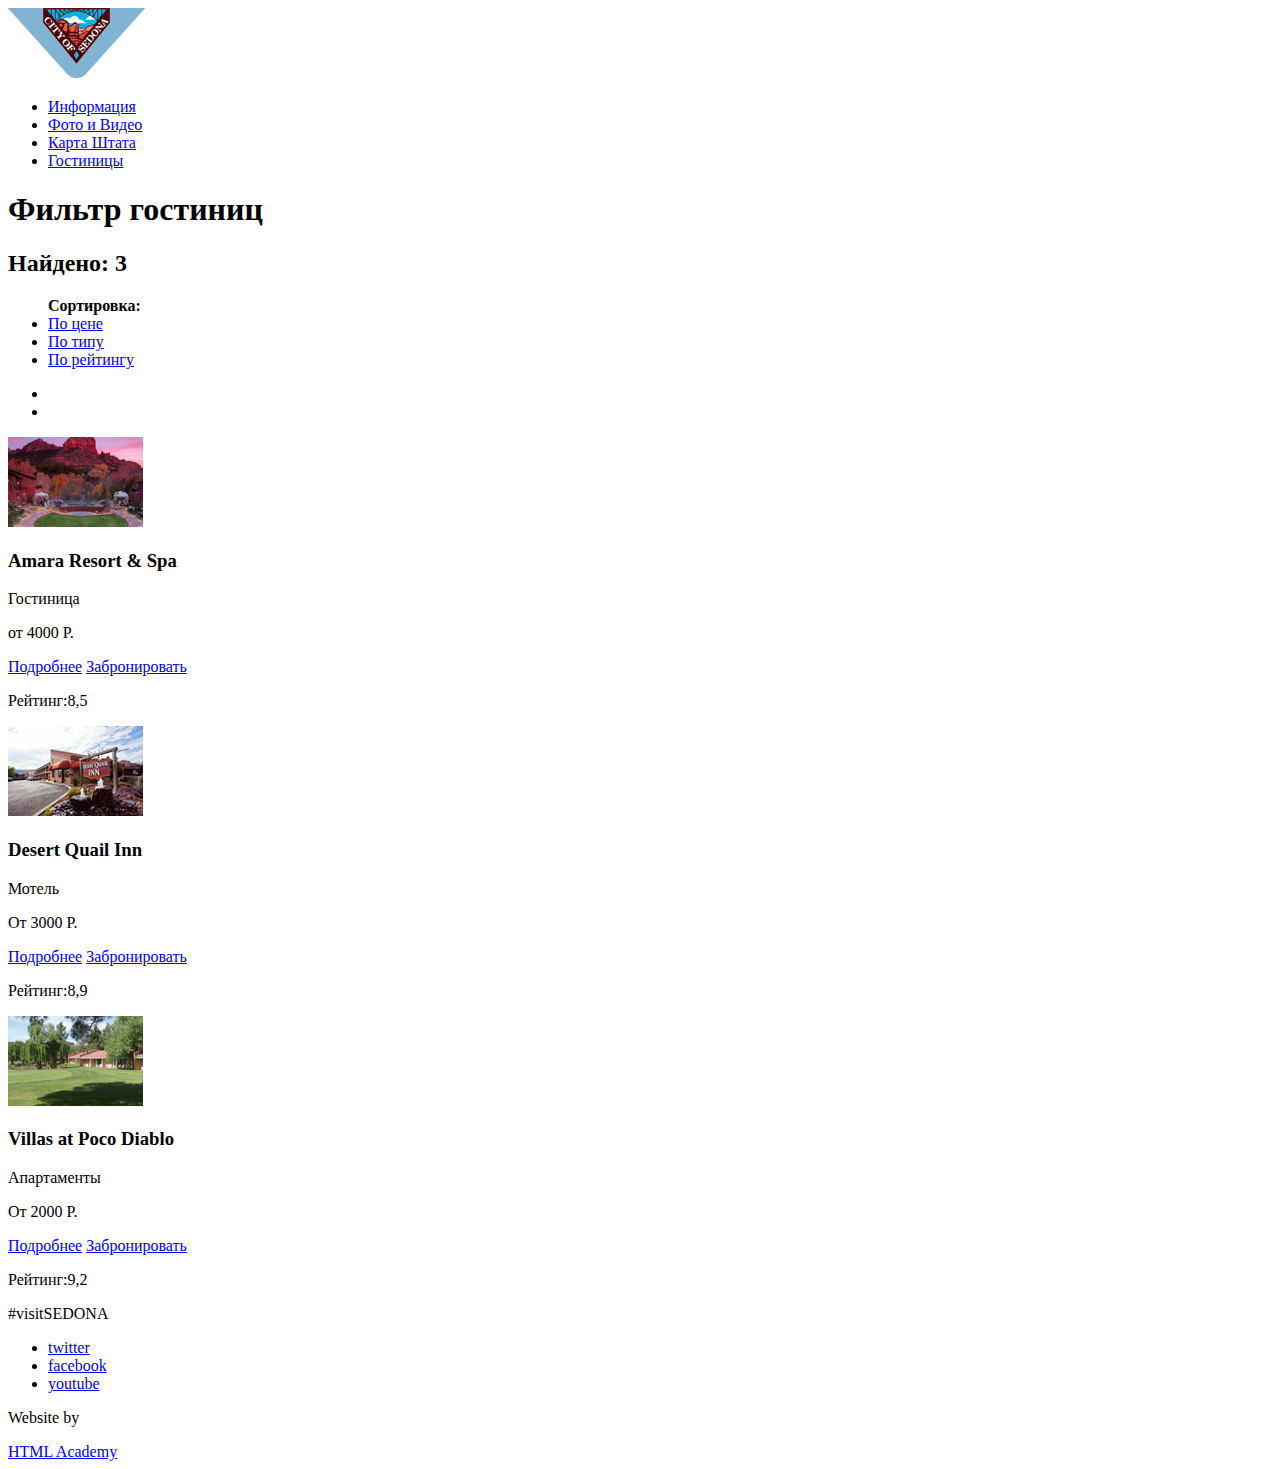
==== catalog.html @ 27574b73 "Задание №3 (img)" ====
<!DOCTYPE html>
<html lang="en">
<head>
	<meta charset="UTF-8">
	<title>Проект «Седона»</title>
	<link rel="stylesheet" href="css/style.css">
</head>
<body>
	<header class="main-header">
		<nav class="main-navigation">
			<a href="#" class="main-navigation-logo-link">
				<img class="main-navigation-logo" src="img/logo.png" width="138" height="70" alt="Логотип сайта Sedona">
			</a>
			<ul class="main-navigation-site">
				<li class="main-navigation-link"><a href="info.html">Информация</a></li>
				<li class="main-navigation-link"><a href="photo.html">Фото и Видео</a></li>
				<li class="main-navigation-link"><a href="map.html">Карта Штата</a></li>
				<li class="main-navigation-link"><a href="catalog.html">Гостиницы</a></li>
			</ul>
		</nav>
	</header>

	<main class="container">
		<h1 class="visually-hidden">Фильтр гостиниц</h1>

		<section class="filters">
			<form action="#"></form>
		</section>

		<section class="find">
			<h2 class="find-title">Найдено: 3</h2>
			<ul class="find-items"> <b>Сортировка:</b>
				<li class="find-item "><a href="#">По цене</a></li>
				<li class="find-item "><a href="#">По типу</a></li>
				<li class="find-item "><a href="#">По рейтингу</a></li>
			</ul>
			<ul class="find-items-empty">
				<li class="find-item-empty"><a href="#"></a></li>
				<li class="find-item-empty"><a href="#"></a></li>
			</ul>
<!-- Ты упоминал,что тут будут два списка с ссылками, не совсем понял почему они тут нужны? Или все дело в том, что мы строим нефункциональную модель сайта, и из-за этого на местах где поле должно функционировать должна появляться ссылка ? 
		Еще не понял нужно ли задавать дополнительный класс для списка find-item-empty (так как туда мы будем вставлять изображения через css или там же менять их превращая в треугольник, таже проблема меня мучает и по футеру)
-->
		</section>

		<section class="catalog-hottel">
			<div class="hottel-item">
				<div class="hottel-item-img">
					<img src="img/Amara-hottel.jpg" width="135" height="90" alt="Фото Amara Resort & Spa"> 
		<!-- Нужно ли задавать класс фото, если он вставляться через img? -->
				</div>
				<div class="hottel-item-info">
					<h3 class="hottel-item-title">Amara Resort & Spa</h3>
					<p class="hottel-item-descr">Гостиница</p>
					<p class="hottel-item-cash">от 4000 Р.</p>
					<!-- Заменил span на P, подумал так будет лучше. -->
					<a class="hottel-link-detail" href="#" >Подробнее</a>
					<a class="hottel-link-booking" href="#">Забронировать</a>
					<!--Или нужно было задать два класса, так как основа у них общая, а цвет и размер разный -->
				</div>
				<div class="hottel-item-rate">
					<div class="hottel-item-list">
						<span class="hottel-list-star"></span>
						<span class="hottel-list-star"></span>
						<span class="hottel-list-star"></span>
						<span class="hottel-list-star"></span>
					</div>
					<p class="hottel-item-rating">Рейтинг:8,5</p> 
				</div>
			</div>

			<div class="hottel-item">
				<div class="hottel-item-img">
					<img class="catalog-hottel-img" src="img/Desert-hottel.jpg" width="135" height="90" alt="Фото Desert Quail Inn">
				</div>
				<div class="hottel-item-info">
					<h3 class="hottel-item-title">Desert Quail Inn</h3>
					<p class="hottel-item-descr">Мотель</p>
					<p class="hottel-item-cash">От 3000 Р.</p>
					<!-- Заменил span на P, подумал так будет лучше. -->
					<a class="hottel-link-detail" href="#" >Подробнее</a>
					<a class="hottel-link-booking" href="#">Забронировать</a>
					<!--Или нужно было задать два класса, так как основа у них общая, а цвет и размер разный -->
				</div>
				<div class="hottel-item-rate">
					<div class="hottel-item-list">
						<span class="hottel-list-star"></span>
						<span class="hottel-list-star"></span>
						<span class="hottel-list-star"></span>
					</div>
					<p class="hottel-item-rating">Рейтинг:8,9</p> 
				</div>
			</div>

			<div class="hottel-item">
				<div class="hottel-item-img">
					<img class="catalog-hottel-img" src="img/Villas-hottel.jpg" width="135" height="90" alt="Фото Villas at Poco Diablo">
				</div>
				<div class="hottel-item-info">
					<h3 class="hottel-item-title">Villas at Poco Diablo</h3>
					<p class="hottel-item-descr">Апартаменты</p>
					<p class="hottel-item-cash">От 2000 Р.</p>
					<!-- Заменил span на P, подумал так будет лучше. -->
					<a class="hottel-link-detail" href="#" >Подробнее</a>
					<a class="hottel-link-booking" href="#">Забронировать</a>
					<!--Или нужно было задать два класса, так как основа у них общая, а цвет и размер разный -->
				</div>
				<div class="hottel-item-rate">
						<div class="hottel-item-list">
							<span class="hottel-list-star"></span>
							<span class="hottel-list-star"></span>
					</div>
					<p class="hottel-item-rating">Рейтинг:9,2</p> 
				</div>
			</div>
		</section>
<!-- Сперва сделал три разных блока под каждый Отель, но потом пересмотрел наш разговор и насколько понял ты имел ввиду один section внутри которого три больших div, подскажи как лучше всего было делать, потому что насколько я понимаю разницы большой нет. -->

	</main>
		<footer class="main-footer">
			<p class="main-footer-slogan">#visitSEDONA</p>
			<ul class="main-footer-social">
				<li class="main-footer-link"><a class="social-button twitter-button" href="#">twitter</a></li><!-- background-image -->
				<li class="main-footer-link"><a class="social-button facebook-button" href="#">facebook</a></li><!-- background-image -->
				<li class="main-footer-link"><a class="social-button youtube-button" href="#">youtube</a></li><!-- background-image -->
			</ul>
	<!-- Обрати внимания пожалуйста на футер, правильно я понял, что классам ссылок нужно давать дополнительный класс, так как когда мы будет задать в css картинки, они будут разные. Еще я не совсем понял , правильно ли я задал класса отдельно для LI (перечня списка) и A (ссылок) -->
			<div class="footer-copyright">
				<p class="footer-copyright-text">Website by</p>
				<a class="footer-copyright-logo" href="https://htmlacademy.ru">HTML Academy</a><!-- background-image -->
			</div>
		</footer>
</body>
</html>
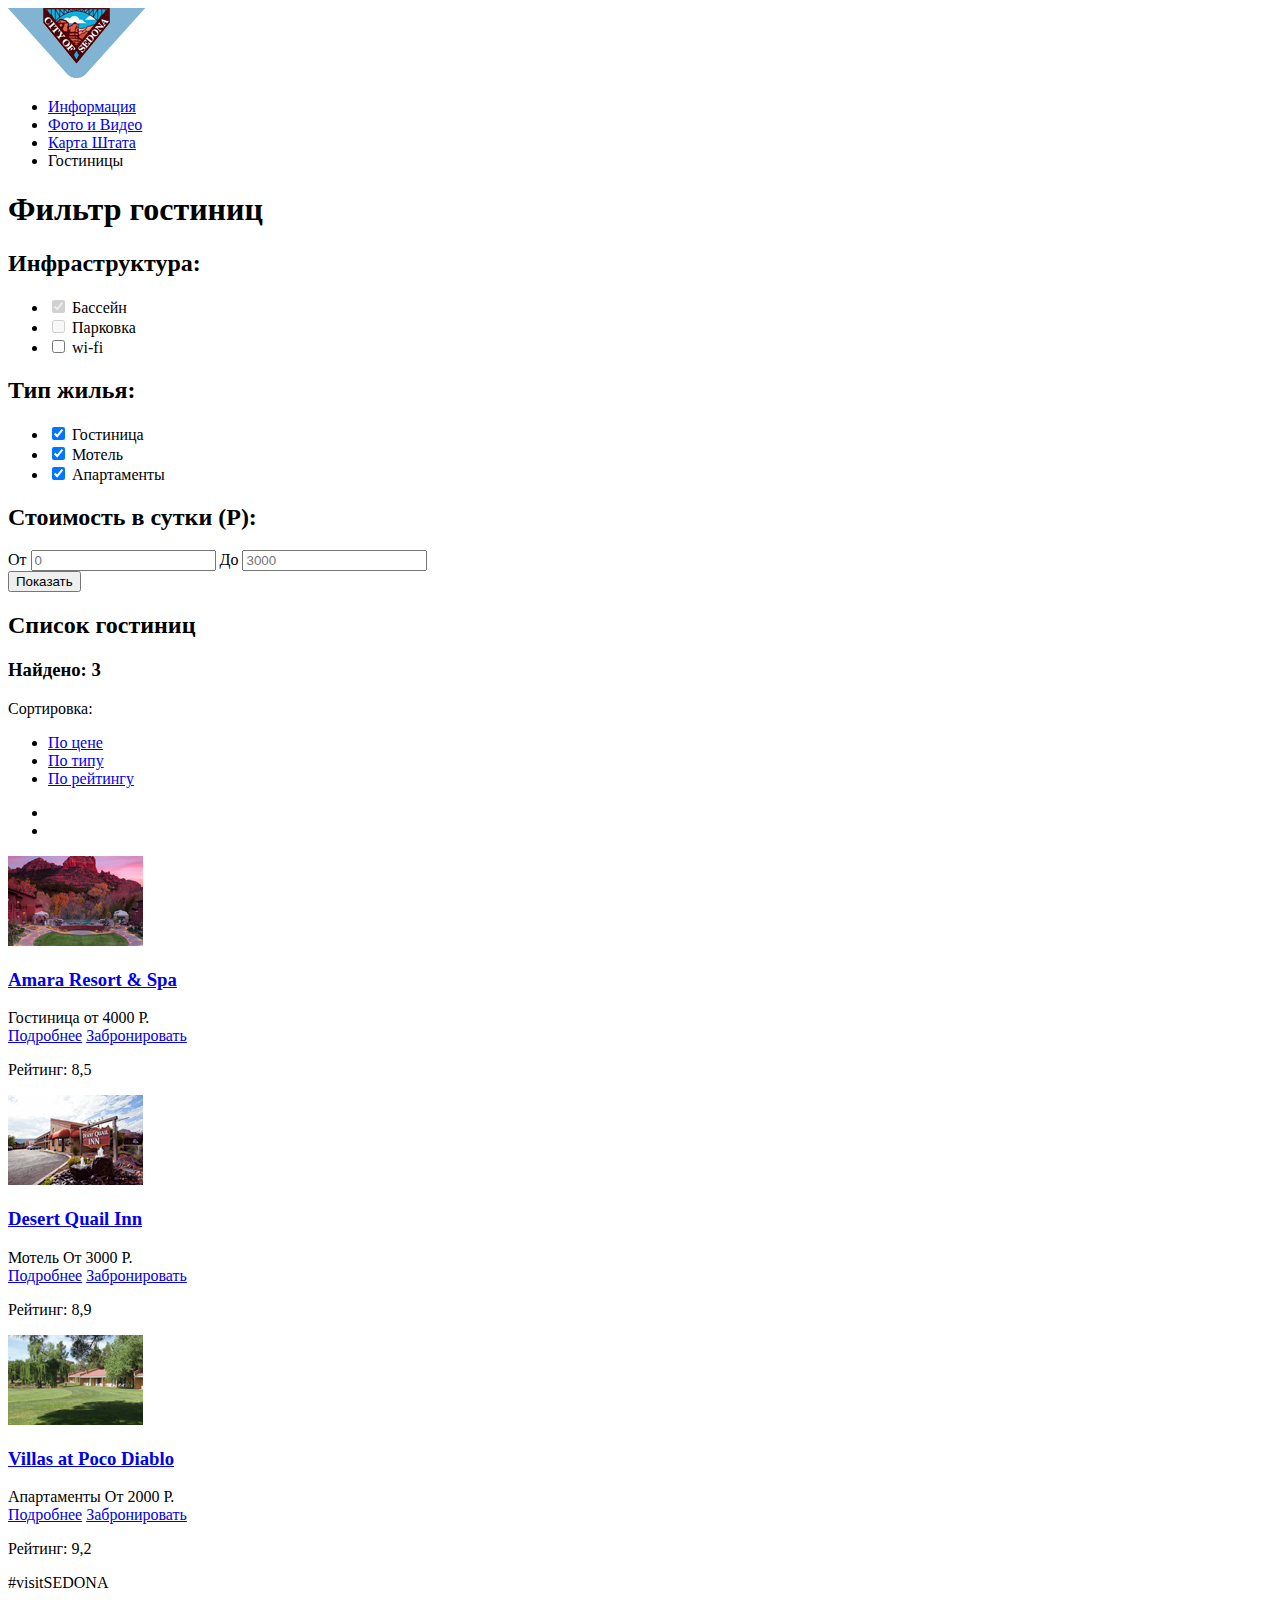
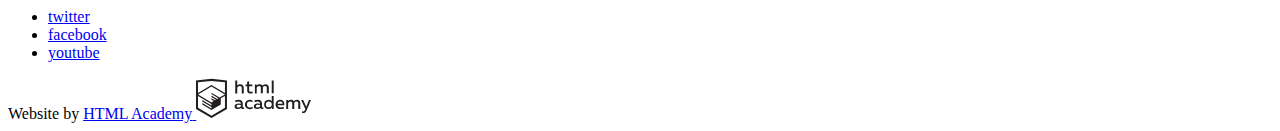
==== commit 4c14b005: "Итоговая работа попытка №2 (js)" ====
--- a/catalog.html
+++ b/catalog.html
@@ -3,132 +3,198 @@
 <head>
 	<meta charset="UTF-8">
 	<title>Проект «Седона»</title>
+	<link href="https://fonts.googleapis.com/css?family=PT+Sans:400,700&amp;subset=cyrillic" rel="stylesheet">
+	<link rel="stylesheet" href="css/normalize.css">
 	<link rel="stylesheet" href="css/style.css">
 </head>
 <body>
-	<header class="main-header">
-		<nav class="main-navigation">
-			<a href="#" class="main-navigation-logo-link">
-				<img class="main-navigation-logo" src="img/logo.png" width="138" height="70" alt="Логотип сайта Sedona">
-			</a>
-			<ul class="main-navigation-site">
-				<li class="main-navigation-link"><a href="info.html">Информация</a></li>
-				<li class="main-navigation-link"><a href="photo.html">Фото и Видео</a></li>
-				<li class="main-navigation-link"><a href="map.html">Карта Штата</a></li>
-				<li class="main-navigation-link"><a href="catalog.html">Гостиницы</a></li>
-			</ul>
-		</nav>
-	</header>
-
-	<main class="container">
-		<h1 class="visually-hidden">Фильтр гостиниц</h1>
-
-		<section class="filters">
-			<form action="#"></form>
-		</section>
-
-		<section class="find">
-			<h2 class="find-title">Найдено: 3</h2>
-			<ul class="find-items"> <b>Сортировка:</b>
-				<li class="find-item "><a href="#">По цене</a></li>
-				<li class="find-item "><a href="#">По типу</a></li>
-				<li class="find-item "><a href="#">По рейтингу</a></li>
-			</ul>
-			<ul class="find-items-empty">
-				<li class="find-item-empty"><a href="#"></a></li>
-				<li class="find-item-empty"><a href="#"></a></li>
-			</ul>
-<!-- Ты упоминал,что тут будут два списка с ссылками, не совсем понял почему они тут нужны? Или все дело в том, что мы строим нефункциональную модель сайта, и из-за этого на местах где поле должно функционировать должна появляться ссылка ? 
-		Еще не понял нужно ли задавать дополнительный класс для списка find-item-empty (так как туда мы будем вставлять изображения через css или там же менять их превращая в треугольник, таже проблема меня мучает и по футеру)
--->
-		</section>
-
-		<section class="catalog-hottel">
-			<div class="hottel-item">
-				<div class="hottel-item-img">
-					<img src="img/Amara-hottel.jpg" width="135" height="90" alt="Фото Amara Resort & Spa"> 
-		<!-- Нужно ли задавать класс фото, если он вставляться через img? -->
-				</div>
-				<div class="hottel-item-info">
-					<h3 class="hottel-item-title">Amara Resort & Spa</h3>
-					<p class="hottel-item-descr">Гостиница</p>
-					<p class="hottel-item-cash">от 4000 Р.</p>
-					<!-- Заменил span на P, подумал так будет лучше. -->
-					<a class="hottel-link-detail" href="#" >Подробнее</a>
-					<a class="hottel-link-booking" href="#">Забронировать</a>
-					<!--Или нужно было задать два класса, так как основа у них общая, а цвет и размер разный -->
-				</div>
-				<div class="hottel-item-rate">
-					<div class="hottel-item-list">
-						<span class="hottel-list-star"></span>
-						<span class="hottel-list-star"></span>
-						<span class="hottel-list-star"></span>
-						<span class="hottel-list-star"></span>
-					</div>
-					<p class="hottel-item-rating">Рейтинг:8,5</p> 
-				</div>
-			</div>
-
-			<div class="hottel-item">
-				<div class="hottel-item-img">
-					<img class="catalog-hottel-img" src="img/Desert-hottel.jpg" width="135" height="90" alt="Фото Desert Quail Inn">
-				</div>
-				<div class="hottel-item-info">
-					<h3 class="hottel-item-title">Desert Quail Inn</h3>
-					<p class="hottel-item-descr">Мотель</p>
-					<p class="hottel-item-cash">От 3000 Р.</p>
-					<!-- Заменил span на P, подумал так будет лучше. -->
-					<a class="hottel-link-detail" href="#" >Подробнее</a>
-					<a class="hottel-link-booking" href="#">Забронировать</a>
-					<!--Или нужно было задать два класса, так как основа у них общая, а цвет и размер разный -->
-				</div>
-				<div class="hottel-item-rate">
-					<div class="hottel-item-list">
-						<span class="hottel-list-star"></span>
-						<span class="hottel-list-star"></span>
-						<span class="hottel-list-star"></span>
-					</div>
-					<p class="hottel-item-rating">Рейтинг:8,9</p> 
-				</div>
-			</div>
-
-			<div class="hottel-item">
-				<div class="hottel-item-img">
-					<img class="catalog-hottel-img" src="img/Villas-hottel.jpg" width="135" height="90" alt="Фото Villas at Poco Diablo">
-				</div>
-				<div class="hottel-item-info">
-					<h3 class="hottel-item-title">Villas at Poco Diablo</h3>
-					<p class="hottel-item-descr">Апартаменты</p>
-					<p class="hottel-item-cash">От 2000 Р.</p>
-					<!-- Заменил span на P, подумал так будет лучше. -->
-					<a class="hottel-link-detail" href="#" >Подробнее</a>
-					<a class="hottel-link-booking" href="#">Забронировать</a>
-					<!--Или нужно было задать два класса, так как основа у них общая, а цвет и размер разный -->
-				</div>
-				<div class="hottel-item-rate">
-						<div class="hottel-item-list">
-							<span class="hottel-list-star"></span>
-							<span class="hottel-list-star"></span>
-					</div>
-					<p class="hottel-item-rating">Рейтинг:9,2</p> 
-				</div>
-			</div>
-		</section>
-<!-- Сперва сделал три разных блока под каждый Отель, но потом пересмотрел наш разговор и насколько понял ты имел ввиду один section внутри которого три больших div, подскажи как лучше всего было делать, потому что насколько я понимаю разницы большой нет. -->
-
-	</main>
-		<footer class="main-footer">
+	<div class="container">
+		<header class="main-header">
+			<nav class="main-navigation">
+				<a href="index.html" class="main-navigation-logo-link"> 
+					<img class="main-navigation-logo" src="img/logo.png" width="138" height="70" alt="Логотип сайта Sedona">
+				</a>
+				<ul class="main-navigation-site">
+					<li class="main-navigation-link"><a href="info.html">Информация</a></li>
+					<li class="main-navigation-link"><a href="photo.html">Фото и Видео</a></li>
+					<li class="main-navigation-link"><a href="map.html">Карта Штата</a></li>
+					<li class="main-navigation-link current-page"><a>Гостиницы</a></li>
+				</ul>
+			</nav>
+		</header>
+		<main>
+			<h1 class="visually-hidden">Фильтр гостиниц</h1>
+			<section class="filters">
+				<form class="filters-form" action="https://echo.htmlacademy.ru" method="post" >
+					<div class="form-infrastructure">
+						<h2 class="form-infrastructure-title">Инфраструктура:</h2>
+						<ul class="form-infrastructure-list">
+							<li class="form-catalog">
+								<input class="form-catalog-checkbox visually-hidden" type="checkbox" name="bassein" id="bassein" disabled checked>
+								<label for="bassein">Бассейн</label>
+							</li>
+							<li class="form-catalog">
+								<input class="form-catalog-checkbox visually-hidden" type="checkbox" name="parking" id="parking" disabled>
+								<label for="parking">Парковка</label>
+							</li>
+							<li class="form-catalog">
+								<input class="form-catalog-checkbox visually-hidden" type="checkbox" name="wi-fi" id="wi-fi">
+								<label for="wi-fi" >wi-fi</label>
+							</li>
+						</ul>
+					</div>
+
+					<div class="form-housing">
+						<h2 class="form-infrastructure-title">Тип жилья:</h2>
+						<ul class="form-infrastructure-list">
+							<li class="form-catalog">
+								<input class="form-catalog-checkbox visually-hidden" type="checkbox" name="hotel" id="hotel" checked>
+								<label for="hotel">Гостиница</label>
+							</li>
+							<li class="form-catalog">
+								<input class="form-catalog-checkbox visually-hidden" type="checkbox" name="motel" id="motel" checked>
+								<label for="motel">Мотель</label>
+							</li>
+							<li class="form-catalog">
+								<input class="form-catalog-checkbox visually-hidden" type="checkbox" name="apartment" id="apartment" checked>
+								<label for="apartment">Апартаменты</label>
+							</li>
+						</ul>
+					</div>
+
+					<div class="form-priceday">
+						<h2 class="form-infrastructure-title title-priceday">Стоимость в сутки (Р):</h2>
+						<div class="form-priceday-table">
+							<label for="priceday-from">От
+								<input type="text" name="priceday-from" id="priceday-from" placeholder="0"></label>
+							<label for="priceday-up">До
+								<input type="text" name="priceday-up" id="priceday-up" placeholder="3000">
+							</label>
+						</div>
+						<div class="form-priceday-slider">
+							<div class="priceday-slider-scale"></div>
+							<div class="priceday-slider slider-from"></div>
+							<div class="priceday-slider slider-up"></div>
+						</div>
+						<button type="submit" class="filters-form-submit">Показать</button>
+					</div>
+				</form>
+			</section>
+
+			<section class="catalog-hotel">
+				<div class="find">
+					<h2 class="visually-hidden">Список гостиниц</h2>
+					<h3 class="find-title">Найдено: 3</h3>
+					<p class="find-descr">Сортировка:</p>
+					<ul class="find-items">
+						<li class="find-item"><a href="#" class="find-item-link find-current">По цене</a></li>
+						<li class="find-item "><a href="#" class="find-item-link">По типу</a></li>
+						<li class="find-item "><a href="#" class="find-item-link">По рейтингу</a></li>
+					</ul>
+					<ul class="find-items-empty">
+						<li class="empty-item"><a class="control-arrow arrow-down" href="#"></a></li>
+						<li class="empty-item"><a class="control-arrow arrow-up arrow-current" href="#"></a></li>
+					</ul>
+				</div>
+
+				<div class="hotel-item">
+					<div class="hotel-item-manual">
+						<div class="hotel-item-img">
+							<img class="catalog-hotel-img" src="img/Amara-hotel.jpg" width="135" height="90" alt="Фото Amara Resort & Spa"> 
+						</div>
+						<div class="hotel-item-info">
+								<h3 class="hotel-item-title">
+									<a href="http://www.amararesort.com/">Amara Resort & Spa</a>
+								</h3>
+								<span class="hotel-item-descr">Гостиница</span>
+								<span class="hotel-item-cash">от 4000 Р.</span>
+							<div class="hotel-item-btn">
+								<a class="item-btn btn-blue" href="#">Подробнее</a>
+								<a class="item-btn btn-brown" href="#">Забронировать</a>
+							</div>
+						</div>
+					</div>
+					<div class="hotel-item-rate">
+						<div class="hotel-item-list">
+							<span class="hotel-list-star"></span>
+							<span class="hotel-list-star"></span>
+							<span class="hotel-list-star"></span>
+							<span class="hotel-list-star"></span>
+						</div>
+						<p class="hotel-item-rating">Рейтинг: 8,5</p>
+					</div>
+				</div>
+
+				<div class="hotel-item">
+					<div class="hotel-item-manual">
+						<div class="hotel-item-img">
+							<img class="catalog-hotel-img" src="img/Desert-hotel.jpg" width="135" height="90" alt="Фото Desert Quail Inn">
+						</div>
+						<div class="hotel-item-info">
+							<h3 class="hotel-item-title">
+								<a href="https://www.desertquailinn.com/">Desert Quail Inn</a>
+							</h3>
+							<span class="hotel-item-descr">Мотель</span>
+							<span class="hotel-item-cash">От 3000 Р.</span>
+							<div class="hotel-item-btn">
+								<a class="item-btn btn-blue" href="#">Подробнее</a>
+								<a class="item-btn btn-brown" href="#">Забронировать</a>
+							</div>
+						</div>
+					</div>
+					<div class="hotel-item-rate">
+						<div class="hotel-item-list">
+							<span class="hotel-list-star"></span>
+							<span class="hotel-list-star"></span>
+							<span class="hotel-list-star"></span>
+						</div>
+						<p class="hotel-item-rating">Рейтинг: 8,9</p> 
+					</div>
+				</div>
+
+				<div class="hotel-item">
+					<div class="hotel-item-manual">
+						<div class="hotel-item-img">
+							<img class="catalog-hotel-img" src="img/Villas-hotel.jpg" width="135" height="90" alt="Фото Villas at Poco Diablo">
+						</div>
+						<div class="hotel-item-info">
+							<h3 class="hotel-item-title">
+								<a href="https://villasatpocodiablo.com/villas/">Villas at Poco Diablo</a>
+							</h3>
+							<span class="hotel-item-descr">Апартаменты</span>
+							<span class="hotel-item-cash">От 2000 Р.</span>
+							<div class="hotel-item-btn">
+								<a class="item-btn btn-blue" href="#">Подробнее</a>
+								<a class="item-btn btn-brown" href="#">Забронировать</a>
+							</div>
+						</div>
+					</div>
+					<div class="hotel-item-rate">
+							<div class="hotel-item-list">
+								<span class="hotel-list-star"></span>
+								<span class="hotel-list-star"></span>
+						</div>
+						<p class="hotel-item-rating">Рейтинг: 9,2</p> 
+					</div>
+				</div>
+			</section>
+		</main>
+		<footer class="main-footer hotels-page">
 			<p class="main-footer-slogan">#visitSEDONA</p>
 			<ul class="main-footer-social">
-				<li class="main-footer-link"><a class="social-button twitter-button" href="#">twitter</a></li><!-- background-image -->
-				<li class="main-footer-link"><a class="social-button facebook-button" href="#">facebook</a></li><!-- background-image -->
-				<li class="main-footer-link"><a class="social-button youtube-button" href="#">youtube</a></li><!-- background-image -->
+				<li class="main-footer-list"><a class="social-btn social-btn-twitter" href="https://twitter.com/"><span class="visually-hidden">twitter</span></a></li>
+				<li class="main-footer-list"><a class="social-btn social-btn-facebook" href="https://www.facebook.com/"><span class="visually-hidden">facebook</span></a></li>
+				<li class="main-footer-list"><a class="social-btn social-btn-youtube" href="https://www.youtube.com/"><span class="visually-hidden">youtube</span></a></li>
 			</ul>
-	<!-- Обрати внимания пожалуйста на футер, правильно я понял, что классам ссылок нужно давать дополнительный класс, так как когда мы будет задать в css картинки, они будут разные. Еще я не совсем понял , правильно ли я задал класса отдельно для LI (перечня списка) и A (ссылок) -->
+
 			<div class="footer-copyright">
-				<p class="footer-copyright-text">Website by</p>
-				<a class="footer-copyright-logo" href="https://htmlacademy.ru">HTML Academy</a><!-- background-image -->
+				<span class="footer-copyright-text">Website by</span>
+				<a class="footer-copyright-logo" href="https://htmlacademy.ru"> <span class="visually-hidden">HTML Academy</span>
+					<!-- <img class="main-footer-logo" src="img/logo-htmlacademy.svg" width="115" height="41" alt="Логотип htmlacademy"> -->
+					<svg id="Layer_1" data-name="Layer 1" xmlns="http://www.w3.org/2000/svg" viewBox="0 0 108.08 36.85" width="115" height="41"><title>logo-htmlacademy-small1</title><path d="M44.61,26.88a2,2,0,0,0,.55-0.1v1.33a3.25,3.25,0,0,1-1.18.21,1.67,1.67,0,0,1-1.67-1,4.84,4.84,0,0,1-3.14,1.08c-1.51,0-2.91-.83-2.91-2.55,0-2.13,2-2.79,3.71-2.79a11.08,11.08,0,0,1,2.17.25v-0.3c0-1-.76-1.77-2.19-1.77a7.42,7.42,0,0,0-3,.64v-1.7a10.21,10.21,0,0,1,3.19-.55c2.36,0,3.81,1.12,3.81,3.65v3a0.54,0.54,0,0,0,.49.59h0.17Zm-6.44-1.13A1.35,1.35,0,0,0,39.63,27h0.11a3.39,3.39,0,0,0,2.41-1V24.58a9.72,9.72,0,0,0-1.81-.21c-1,0-2.16.33-2.16,1.38h0Zm12.36-6.11a5,5,0,0,1,2.57.64V22a4.08,4.08,0,0,0-2.3-.7,2.75,2.75,0,1,0,0,5.49,5,5,0,0,0,2.43-.64v1.71a6.27,6.27,0,0,1-2.76.57A4.21,4.21,0,0,1,46,24.51q0-.21,0-0.41a4.32,4.32,0,0,1,4.18-4.46h0.38Zm12.17,7.24a2,2,0,0,0,.55-0.1v1.33a3.25,3.25,0,0,1-1.18.21,1.67,1.67,0,0,1-1.67-1,4.84,4.84,0,0,1-3.14,1.08c-1.51,0-2.91-.83-2.91-2.55,0-2.13,2-2.79,3.71-2.79a11.08,11.08,0,0,1,2.17.25v-0.3c0-1-.76-1.77-2.19-1.77a7.42,7.42,0,0,0-3,.64v-1.7a10.21,10.21,0,0,1,3.19-.55c2.36,0,3.81,1.12,3.81,3.65v3a0.54,0.54,0,0,0,.49.59h0.17Zm-6.44-1.13A1.35,1.35,0,0,0,57.73,27h0.11a3.39,3.39,0,0,0,2.41-1V24.58a9.72,9.72,0,0,0-1.81-.21c-1.06,0-2.16.33-2.16,1.38h0ZM73,16V28.2H71.35V26.88a3.88,3.88,0,0,1-3.19,1.54,4.4,4.4,0,0,1,0-8.78,3.81,3.81,0,0,1,3,1.3V16H73Zm-4.53,5.22a2.76,2.76,0,1,0,0,5.52A2.86,2.86,0,0,0,71.15,25V23A2.91,2.91,0,0,0,68.49,21.27ZM79,19.64c3.31,0,4.46,2.68,3.92,5.09H76.7c0.21,1.5,1.67,2.11,3.19,2.11a6.11,6.11,0,0,0,2.64-.59v1.6a7.14,7.14,0,0,1-3,.57C77,28.42,74.78,27,74.78,24a4.18,4.18,0,0,1,4-4.39H79Zm0.09,1.54a2.28,2.28,0,0,0-2.44,2.1v0.06H81.3A2,2,0,0,0,79.13,21.18Zm5.73,7V19.87h1.65v1a3.81,3.81,0,0,1,2.78-1.27A2.86,2.86,0,0,1,91.89,21a4.12,4.12,0,0,1,2.91-1.33A3.06,3.06,0,0,1,98,23V28.2h-1.9V23.05a1.59,1.59,0,0,0-1.42-1.75H94.42a2.8,2.8,0,0,0-2.07,1.12V28.2h-1.9V23.05A1.59,1.59,0,0,0,89,21.31H88.8a3,3,0,0,0-2.21,1.29v5.63H84.86Zm21.31-8.33h1.9l-3.91,9.46c-0.9,2.17-2.09,2.86-3.35,2.86a4.76,4.76,0,0,1-1.1-.14V30.46a2.86,2.86,0,0,0,.85.12c0.9,0,1.58-.64,2.07-1.9l0.17-.42-4-8.4h2l2.86,6.29ZM38.73,1.46V6.22a3.81,3.81,0,0,1,2.7-1.14,3.25,3.25,0,0,1,3.44,3.4v5.15H43V8.72a1.81,1.81,0,0,0-1.61-2h-0.3a2.93,2.93,0,0,0-2.32,1.39v5.52h-1.9V1.46h1.9ZM49.94,2.31v3h3V6.91h-3v3.81c0,1.1.5,1.46,1.58,1.46a4.49,4.49,0,0,0,1.69-.33v1.6A6.8,6.8,0,0,1,51,13.8a2.55,2.55,0,0,1-2.86-2.74V6.89H46.58V5.26h1.5V2.74Zm5.4,11.31V5.28H57v1A3.81,3.81,0,0,1,59.77,5a2.86,2.86,0,0,1,2.6,1.33A4.12,4.12,0,0,1,65.28,5,3.06,3.06,0,0,1,68.44,8.4v5.21h-1.9V8.46a1.59,1.59,0,0,0-1.42-1.75H64.89a2.8,2.8,0,0,0-2.07,1.12v5.78h-1.9V8.46A1.59,1.59,0,0,0,59.5,6.71H59.27A3,3,0,0,0,57.06,8v5.63H55.34ZM71.17,1.45H73V13.6H71.17V1.45ZM14.71,0H14.55L0,1.54V28.21l14.55,8.66,14.55-8.66V1.54Zm12.5,27.1L14.55,34.64,1.9,27.12V16.18l12.59,7.5V25L5.86,19.9v1.31l8.68,5.21v1.39L5.87,22.65V24l8.68,5.21,8.75-5.24V18.31L27.2,16V27.12Zm0-12.53-3.48,2-1.6,1L14.51,13v1.31L21,18.23H21l-0.14.09-1,.54-5.37-3.2V17l4.24,2.52-1,.67-3.2-1.9v1.31l2.1,1.24L14.5,22.1,2,14.65,14.51,7.11Zm0-1.32L14.49,5.76,1.91,13.25v-10L14.56,1.92,27.21,3.25v10h0Z" transform="translate(0 -0.02)" fill="#231f20"/></svg>
+				</a>
 			</div>
 		</footer>
+	</div>
 </body>
 </html>
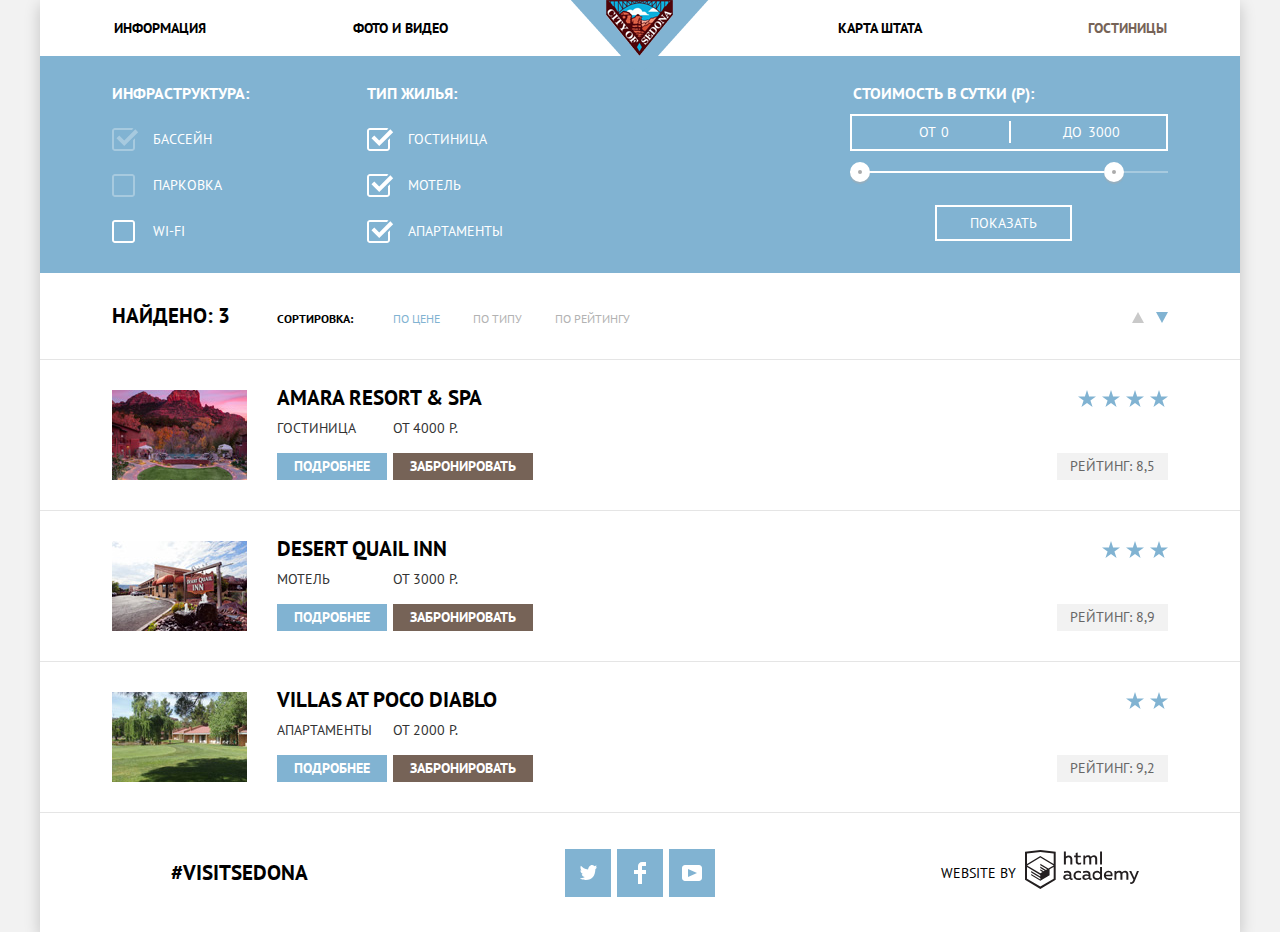
==== commit 793fcaa3: "Итоговая работа Попытка№5" ====
--- a/catalog.html
+++ b/catalog.html
@@ -4,8 +4,8 @@
 	<meta charset="UTF-8">
 	<title>Проект «Седона»</title>
 	<link href="https://fonts.googleapis.com/css?family=PT+Sans:400,700&amp;subset=cyrillic" rel="stylesheet">
-	<link rel="stylesheet" href="css/normalize.css">
-	<link rel="stylesheet" href="css/style.css">
+	<link rel="stylesheet" href="css/normalize.min.css">
+	<link rel="stylesheet" href="css/style.min.css">
 </head>
 <body>
 	<div class="container">
--- a/css/style.min.css
+++ b/css/style.min.css
@@ -0,0 +1 @@
+.main-navigation,body{color:#333;font-size:14px}.icon-food,.icon-souvenir,.intro,.intro::before{background-size:cover;background-repeat:no-repeat}.icon-food,.icon-house,.icon-souvenir,.intro,.intro::before{background-repeat:no-repeat}.filters-form-submit,.popup-form-submit,body{text-transform:uppercase}.form-priceday,.hotel-item-rate{-webkit-box-orient:vertical;-webkit-box-direction:normal}*,::after,::before{-webkit-box-sizing:inherit;box-sizing:inherit}html{-webkit-box-sizing:border-box;box-sizing:border-box}.content-box-component{-webkit-box-sizing:content-box;box-sizing:content-box}body{margin:0;padding:0;font-family:"PT Sans",Arial,sans-serif;line-height:21px;font-weight:400;background-color:#f2f2f2;min-width:1280px}a{text-decoration:none}img{max-width:100%}.visually-hidden:not(:focus):not(:active),input[type=checkbox].visually-hidden,input[type=radio].visually-hidden{position:absolute;width:1px;height:1px;margin:-1px;border:0;padding:0;white-space:nowrap;-webkit-clip-path:inset(100%);clip-path:inset(100%);clip:rect(0 0 0 0);overflow:hidden}.container{width:1200px;background-color:#fff;-webkit-box-shadow:0 5px 15px 0 rgba(0,1,1,.2);box-shadow:0 5px 15px 0 rgba(0,1,1,.2);margin:0 auto}.main-navigation{line-height:26px;font-weight:700;position:relative;background-color:#fff}.advantages-block,.intro{background-color:#81b3d2}.main-navigation-site{list-style:none;display:-webkit-box;display:-ms-flexbox;display:flex;-ms-flex-wrap:wrap;flex-wrap:wrap;margin:0;padding:15px 0}.main-navigation-link{width:20%;text-align:center}.main-navigation-link:nth-child(4n+2){margin-right:20%}.main-navigation-site a{color:#000}.main-navigation-link:nth-child(4n+4) a{margin-right:-15px}.main-navigation-site a:hover{color:#81b3d2}.main-navigation-site a:active{color:rgba(0,0,0,.3)}.main-navigation-logo-link{position:absolute;left:531px;z-index:1}.main-navigation-logo{width:138px;height:70px}.intro{background-image:url(../img/background-photo.jpg);text-align:center;padding-top:76px;padding-bottom:74px;background-position:0 -83px;position:relative}.intro::before{content:"";display:block;width:1200px;height:57px;background-image:url(../img/shape.png);position:absolute;top:451px}.intro-img{width:458px;height:352px}.advantages{width:100%;padding-top:43px;padding-bottom:38px}.advantages-title{font-size:21px;line-height:26px;color:#000;font-weight:700;text-align:center;padding-left:25%;padding-right:25%}.advantages-block-text,.advantages-descr{font-size:14px;font-weight:400;text-align:center}.advantages-descr{line-height:26px;color:#333;padding-top:8px}.advantages-block{display:-webkit-box;display:-ms-flexbox;display:flex}.advantages-block-text{line-height:21px;color:#fff;width:400px;padding-top:46px;padding-bottom:30px}.advantages-block-title{font-size:21px;font-weight:700;padding-right:25%;padding-left:25%;padding-bottom:15px;margin-top:0;margin-bottom:9px}.advantages-block-descr{padding-right:12%;padding-left:12%;padding-bottom:15px;margin-top:22px;margin-bottom:9px}.advantages-block-img{width:800px;height:256px}.advantages-block-img img{display:block;width:800px}.reason-box{width:100%;display:-webkit-box;display:-ms-flexbox;display:flex;text-align:center;background-color:#fff}.reason-box-item{width:400px;padding-top:136px;padding-left:50px;padding-right:50px;position:relative}.reason-box-icon{display:block;margin:0 auto;position:absolute;left:50%;top:60px}.advantages-other,.popup-form-control{display:-webkit-box;display:-ms-flexbox}.icon-house{background-image:url(../img/icon-1.svg);width:75px;height:72px;margin-left:-37.5px}.icon-food{background-image:url(../img/icon-3.svg);width:74px;height:70px;margin-left:-37px}.icon-souvenir{background-image:url(../img/icon-2.svg);width:64px;height:76px;margin-left:-32px;margin-top:-4px}.reason-box-title{color:#000;font-size:21px;line-height:21px;font-weight:700;margin:25px 20px}.advantages-other-item,.reason-box-descr{color:#333;font-size:14px;font-weight:400;line-height:21px}.reason-box-descr{padding-bottom:67px}.advantages-other{display:flex;text-align:center;background-color:#eee}.advantages-other-item{text-align:center;width:400px;margin:0 auto;padding-top:40px}.advantages-other-title{color:#000;font-size:21px;line-height:21px;font-weight:700;margin-left:31%;margin-right:31%;margin-top:8px}.advantages-other-number{display:inline-block}.advantages-other-descr{margin:0;padding:22px 9% 60px}.offers-hotel{background-color:#fff;position:relative}.offers-hotel-text{text-align:center;padding-top:20px;padding-left:15%;padding-right:15%}.offers-hotel-title{color:#000;font-size:30px;line-height:36px;font-weight:700;margin-bottom:24px}.offers-hotel-descr{color:#333;font-size:14px;line-height:24px;font-weight:400;margin-bottom:47px}.offers-hotel-button{color:#fff;background-color:#766357;font-size:21px;line-height:26px;font-weight:700;text-align:center;border:none;margin:0 auto;display:block;width:568px;padding-top:30px;padding-bottom:30px;position:relative}.offers-hotel-button:hover{background-color:#604e43}.offers-hotel-button:active{color:#847870;background-color:#503e33}.popup-form-absolute{display:none;position:absolute;left:50%;top:100%;margin-left:-284px;width:568px;min-height:395px;padding:55px;background-color:#fff;-webkit-box-shadow:0 7px 15px rgba(0,1,1,.15);box-shadow:0 7px 15px rgba(0,1,1,.15)}.popup-form-control{display:flex;margin-bottom:29px;-webkit-box-pack:justify;-ms-flex-pack:justify;justify-content:space-between;-webkit-box-align:center;-ms-flex-align:center;align-items:center}.popup-form-grid{display:-webkit-box;display:-ms-flexbox;display:flex;-webkit-box-pack:justify;-ms-flex-pack:justify;justify-content:space-between;padding-top:1px}.popup-form-control-half{display:-webkit-box;display:-ms-flexbox;display:flex;-webkit-box-align:center;-ms-flex-align:center;align-items:center;position:relative}.main-footer,.popup-form-count{display:-webkit-box;display:-ms-flexbox}.popup-form-control input{-webkit-box-sizing:border-box;box-sizing:border-box;width:345px;padding-left:12px;padding-right:40px}.popup-form-count{display:flex}.popup-form-control-half .label-form-children{margin-right:26px},.label-form-children label{margin-right:0}.popup-form-count input{-webkit-box-sizing:border-box;box-sizing:border-box;width:38px;height:38px;text-align:center}.popup-form-control label,.popup-form-grid label{color:#000;font-size:14px;font-weight:700;line-height:26px}.popup-form-control label{width:110px;padding-left:2px}.popup-form-grid label{margin-right:40px}.popup-form-control input,.popup-form-grid input{color:#000;font-size:14px;font-weight:700;line-height:26px;background-color:#f2f2f2;border:none;height:38px}.main-footer-slogan,.popup-form-submit{font-size:21px;font-weight:700;line-height:26px}.popup-form-control input::-webkit-input-placeholder,.popup-form-grid input::-webkit-input-placeholder{color:#000;font-weight:700;text-transform:uppercase}.popup-form-control input:-ms-input-placeholder,.popup-form-grid input:-ms-input-placeholder{color:#000;font-weight:700;text-transform:uppercase}.popup-form-control input::-ms-input-placeholder,.popup-form-grid input::-ms-input-placeholder{color:#000;font-weight:700;text-transform:uppercase}.popup-form-control input::placeholder,.popup-form-grid input::placeholder{color:#000;font-weight:700;text-transform:uppercase}.popup-form-control input:hover{background-color:#ebebeb}.popup-form-control input:focus{-webkit-box-shadow:inset 0 0 0 2px #e5e5e5;box-shadow:inset 0 0 0 2px #e5e5e5;background-color:#fff;outline:0}.popup-form-icon-calendar{position:absolute;padding:0;background:0 0;border:none;cursor:pointer;fill:#c9c9c9;width:21px;height:22px;left:85%}.popup-form-icon-calendar:hover path{fill:#000}.footer-copyright-logo:hover path,.popup-form-icon-calendar:active path{fill:#81b3d2}.btn-popup{color:#a9a9a9;font-weight:700;text-align:center;vertical-align:middle;background-color:#f2f2f2;border:none;position:relative;width:38px;height:38px;margin:0;padding:0}.btn-min::before,.btn-plus::after,.btn-plus::before{width:11px;height:3px;background-color:#a9a9a9;position:absolute;left:14px;content:""}.btn-plus::after{-webkit-transform:rotate(90deg);-ms-transform:rotate(90deg);transform:rotate(90deg)}.btn-min:hover::before,.btn-plus:hover::after,.btn-plus:hover::before{background-color:#000}.btn-min:active::before,.btn-plus:active::after,.btn-plus:active::before,.popup-form-submit{background-color:#81b3d2}.popup-form-submit{color:#fff;border:none;display:block;width:100%;padding:0;margin-top:54px;height:58px}.map,.map iframe{width:1200px;height:594px}.popup-form-submit:hover{background-color:#669ec0}.popup-form-submit:active{color:#87b6d1;background-color:#5496bd}.map{background:url(../img/map.jpg) no-repeat;display:block}.filters,.social-btn-facebook::before,.social-btn-twitter::before,.social-btn-youtube::before{background-size:cover;background-repeat:no-repeat}.map iframe{border:0}.main-footer{color:#000;background-color:rgba(255,255,255,.9);text-align:center;display:flex;-webkit-box-align:center;-ms-flex-align:center;align-items:center;-ms-flex-wrap:wrap;flex-wrap:wrap;margin-top:-120px;position:relative;padding:35px 0}.footer-copyright,.main-footer-social{display:-webkit-box;display:-ms-flexbox}.main-footer-slogan{color:#000;width:136px;width:33.333%;margin:0}.main-footer-social{list-style:none;padding:0;margin:0 auto;width:150px;display:flex;-ms-flex-wrap:wrap;flex-wrap:wrap;-webkit-box-pack:justify;-ms-flex-pack:justify;justify-content:space-between;-webkit-box-align:center;-ms-flex-align:center;align-items:center}.footer-copyright{width:33.333%;display:flex;-webkit-box-pack:center;-ms-flex-pack:center;justify-content:center;-webkit-box-align:center;-ms-flex-align:center;align-items:center}.filters-form,.social-btn{display:-webkit-box;display:-ms-flexbox}.footer-copyright-text{font-size:14px;font-weight:400;line-height:26px;margin-right:9px}.filters-form-submit,.form-catalog{line-height:21px;font-size:14px;font-weight:400}.social-btn{width:46px;height:48px;background-color:#81b3d2;display:flex;-webkit-box-align:center;-ms-flex-align:center;align-items:center;-webkit-box-pack:center;-ms-flex-pack:center;justify-content:center}.social-btn-twitter::before{content:"";background-image:url(../img/twitter.svg);width:17px;height:15px}.social-btn-facebook::before{content:"";background-image:url(../img/facebook.svg);width:12px;height:22px}.social-btn-youtube::before{content:"";background-image:url(../img/youtube.svg);width:20px;height:16px}.social-btn:hover{background-color:#669ec0}.social-btn:active{background-color:#5496bd}.social-btn-facebook:active::before,.social-btn-twitter:active::before,.social-btn-youtube:active::before{opacity:.3}.footer-copyright-logo:active path{fill:#bdbbbc}.footer-copyright-logo svg{width:114px;height:43px}.main-navigation-link a:not([href]){color:#766357}.filters{width:100%;background-color:#81b3d2;background-image:url(../img/filter-background.jpg);background-position:center;text-align:center;color:#fff;padding:27px 72px 6px}.filters-form{display:flex}.form-priceday,.form-priceday-table{display:-webkit-box;display:-ms-flexbox}.form-infrastructure{min-width:237px}.form-housing{width:237px;margin-left:18px}.form-priceday{width:355px;margin-left:271px;display:flex;-ms-flex-direction:column;flex-direction:column}.form-infrastructure-title{font-size:16px;font-weight:700;line-height:21px;margin:0 0 25px;text-align:left}.form-infrastructure-title.title-priceday{margin-bottom:10px;padding-left:3px}.form-infrastructure-list{padding:0;margin:0;list-style:none;text-align:left}.form-catalog{margin-bottom:25px;position:relative}.form-catalog label{cursor:pointer;padding-left:41px}.form-catalog-checkbox+label::before{content:"";position:absolute;top:-1px;left:0;width:23px;height:23px;background:url(../img/checkbox-off.svg) no-repeat}.form-catalog-checkbox:checked+label::before{content:"";position:absolute;width:27px;height:23px;background:url(../img/checkbox-on.svg) no-repeat}.form-catalog-checkbox:disabled:checked+label::before{background:url(../img/checkbox-on.svg) no-repeat;opacity:.3}.form-catalog-checkbox:disabled+label::before{background:url(../img/checkbox-off.svg) no-repeat;opacity:.3}.form-catalog-checkbox:focus+label::before{outline:dotted thin;outline:-webkit-focus-ring-color auto 5px}.form-priceday-table{border:2px solid #fff;display:flex;position:relative;margin-bottom:20px}.find,.find-items{display:-webkit-box;display:-ms-flexbox}.form-priceday-table::after{content:"";position:absolute;background:#fff;top:15%;left:50%;width:2px;height:22px}.form-priceday-table label{text-align:right;width:47%;padding:5px 11px 6px;cursor:pointer}.form-priceday-table input{color:#fff;background-color:transparent;border:none;width:50px}.form-priceday-table input::-webkit-input-placeholder{color:#fff;font-size:14px;font-weight:400;line-height:21px;text-transform:uppercase}.form-priceday-table input:-ms-input-placeholder{color:#fff;font-size:14px;font-weight:400;line-height:21px;text-transform:uppercase}.form-priceday-table input::-ms-input-placeholder{color:#fff;font-size:14px;font-weight:400;line-height:21px;text-transform:uppercase}.form-priceday-table input::placeholder{color:#fff;font-size:14px;font-weight:400;line-height:21px;text-transform:uppercase}.form-priceday-slider{width:100%;height:2px;background-color:rgba(255,255,255,.3);margin-bottom:32px;position:relative}.priceday-slider-scale{width:80%;height:2px;background-color:rgba(255,255,255,1)}.priceday-slider{position:absolute;width:20px;height:20px;background-color:#ababab;top:-9px;border:8px solid #fff;border-radius:50%;-webkit-box-shadow:0 2px 1px 0 rgba(171,171,171,.5);box-shadow:0 2px 1px 0 rgba(171,171,171,.5);cursor:pointer}.slider-up{left:80%}.priceday-slider:hover{width:22px;height:22px}.filters-form-submit{color:#fff;background-color:transparent;border:2px solid #fff;cursor:pointer;margin-left:85px;margin-right:96px;padding-top:6px;padding-bottom:5px}.filters-form-submit:focus,.filters-form-submit:hover{color:#000;border:2px solid #fff;background-color:#fff}.find{color:#000;font-size:12px;font-weight:400;line-height:18px;display:flex;-webkit-box-align:baseline;-ms-flex-align:baseline;align-items:baseline;padding:9px 72px;border-bottom:1px solid #e5e5e5}.find-title,.hotel-item-title{font-size:21px;font-weight:700;line-height:26px}.find-items,.find-items-empty{list-style:none;-webkit-box-pack:justify}.find-title{color:#000;padding-right:47px}.find-descr{font-weight:700;padding-right:40px}.find-items{margin:0;padding:0;display:flex;-ms-flex-pack:justify;justify-content:space-between}.find-item{padding-right:33px}.find-item-link{color:#b2b2b2}.find-item-link:hover{color:#81b3d2}.find-item-link:active{color:#000}.find-item-link.find-current{color:#81b3d2}.find-items-empty{width:40px;min-height:20px;margin-left:auto;padding:0;display:-webkit-box;display:-ms-flexbox;display:flex;-ms-flex-pack:justify;justify-content:space-between;-webkit-box-align:end;-ms-flex-align:end;align-items:flex-end}.empty-item{padding-left:4px}.control-arrow{display:block;border-left:6px solid transparent;border-right:6px solid transparent;border-top-width:0;border-bottom-width:0}.arrow-down{border-bottom:11px solid #c9c9c9}.arrow-up{border-top:11px solid #c9c9c9}.arrow-current,.control-arrow:hover{border-top-color:#81b3d2}.control-arrow:hover{border-bottom-color:#81b3d2}.control-arrow:active{border-top-color:#000;border-bottom-color:#000}.hotel-item{display:-webkit-box;display:-ms-flexbox;display:flex;-webkit-box-pack:justify;-ms-flex-pack:justify;justify-content:space-between;padding:30px 72px;border-bottom:1px solid #e5e5e5}.hotel-item-img{margin-right:30px}.catalog-hotel-img{width:135px;display:block}.hotel-item-manual,.hotel-item-rate{display:-webkit-box;display:-ms-flexbox}.hotel-item-manual{display:flex}.hotel-item-title{color:#000;margin-top:-5px;margin-bottom:7px}.hotel-item-rating,.item-btn{font-size:14px;line-height:21px}.hotel-item-title a{color:#000}.hotel-item-title a:hover{color:#81b3d2}.hotel-item-title a:active{color:#b2b2b2}.hotel-item-cash,.hotel-item-descr{color:#333;font-size:14px;font-weight:400;line-height:21px;display:-webkit-inline-box;display:-ms-inline-flexbox;display:inline-flex;width:112px}.hotel-item-btn{margin-top:14px}.item-btn{color:#fff;font-weight:700;display:-webkit-inline-box;display:-ms-inline-flexbox;display:inline-flex;padding:3px 17px;margin-right:2px}.btn-blue{background-color:#81b3d2}.btn-blue:hover{background-color:#669ec0}.btn-blue:active{color:#87b6d1;background-color:#5496bd}.btn-brown{background-color:#766357}.btn-brown:hover{background-color:#604e43}.btn-brown:active{color:#847870;background-color:#503e33}.hotel-item-rate{display:flex;-ms-flex-direction:column;flex-direction:column;-webkit-box-pack:justify;-ms-flex-pack:justify;justify-content:space-between}.hotel-item-list{display:-webkit-box;display:-ms-flexbox;display:flex;-webkit-box-pack:end;-ms-flex-pack:end;justify-content:flex-end}.hotel-list-star{background:url(../img/star.svg) no-repeat;width:18px;height:17px;cursor:pointer;margin-left:6px}.hotel-list-star:hover{outline:dotted thin;outline:-webkit-focus-ring-color auto 5px}.hotel-item-rating{color:#666;font-weight:400;background-color:#f2f2f2;margin:0;padding:3px 13px}.main-footer.hotels-page{padding:35px 0;position:inherit;min-height:0;margin:0}.popup-form-show{display:block;-webkit-animation:bounce .5s ease;animation:bounce .5s ease;-webkit-animation-iteration-count:1;animation-iteration-count:1}.popup-form-error{-webkit-animation:shake .6s;animation:shake .6s}@-webkit-keyframes bounce{15%,65%{-webkit-transform:translateY(5px);transform:translateY(5px)}30%{-webkit-transform:translateY(-5px);transform:translateY(-5px)}40%{-webkit-transform:translateY(9px);transform:translateY(9px)}50%{-webkit-transform:translateY(-9px);transform:translateY(-9px)}100%{-webkit-transform:translateY(0);transform:translateY(0)}}@keyframes bounce{15%,65%{-webkit-transform:translateY(5px);transform:translateY(5px)}30%{-webkit-transform:translateY(-5px);transform:translateY(-5px)}40%{-webkit-transform:translateY(9px);transform:translateY(9px)}50%{-webkit-transform:translateY(-9px);transform:translateY(-9px)}100%{-webkit-transform:translateY(0);transform:translateY(0)}}@-webkit-keyframes shake{0%,100%{-webkit-transform:translateX(0);transform:translateX(0)}10%,30%,50%,70%,90%{-webkit-transform:translateX(-10px);transform:translateX(-10px)}20%,40%,60%,80%{-webkit-transform:translateX(10px);transform:translateX(10px)}}@keyframes shake{0%,100%{-webkit-transform:translateX(0);transform:translateX(0)}10%,30%,50%,70%,90%{-webkit-transform:translateX(-10px);transform:translateX(-10px)}20%,40%,60%,80%{-webkit-transform:translateX(10px);transform:translateX(10px)}}